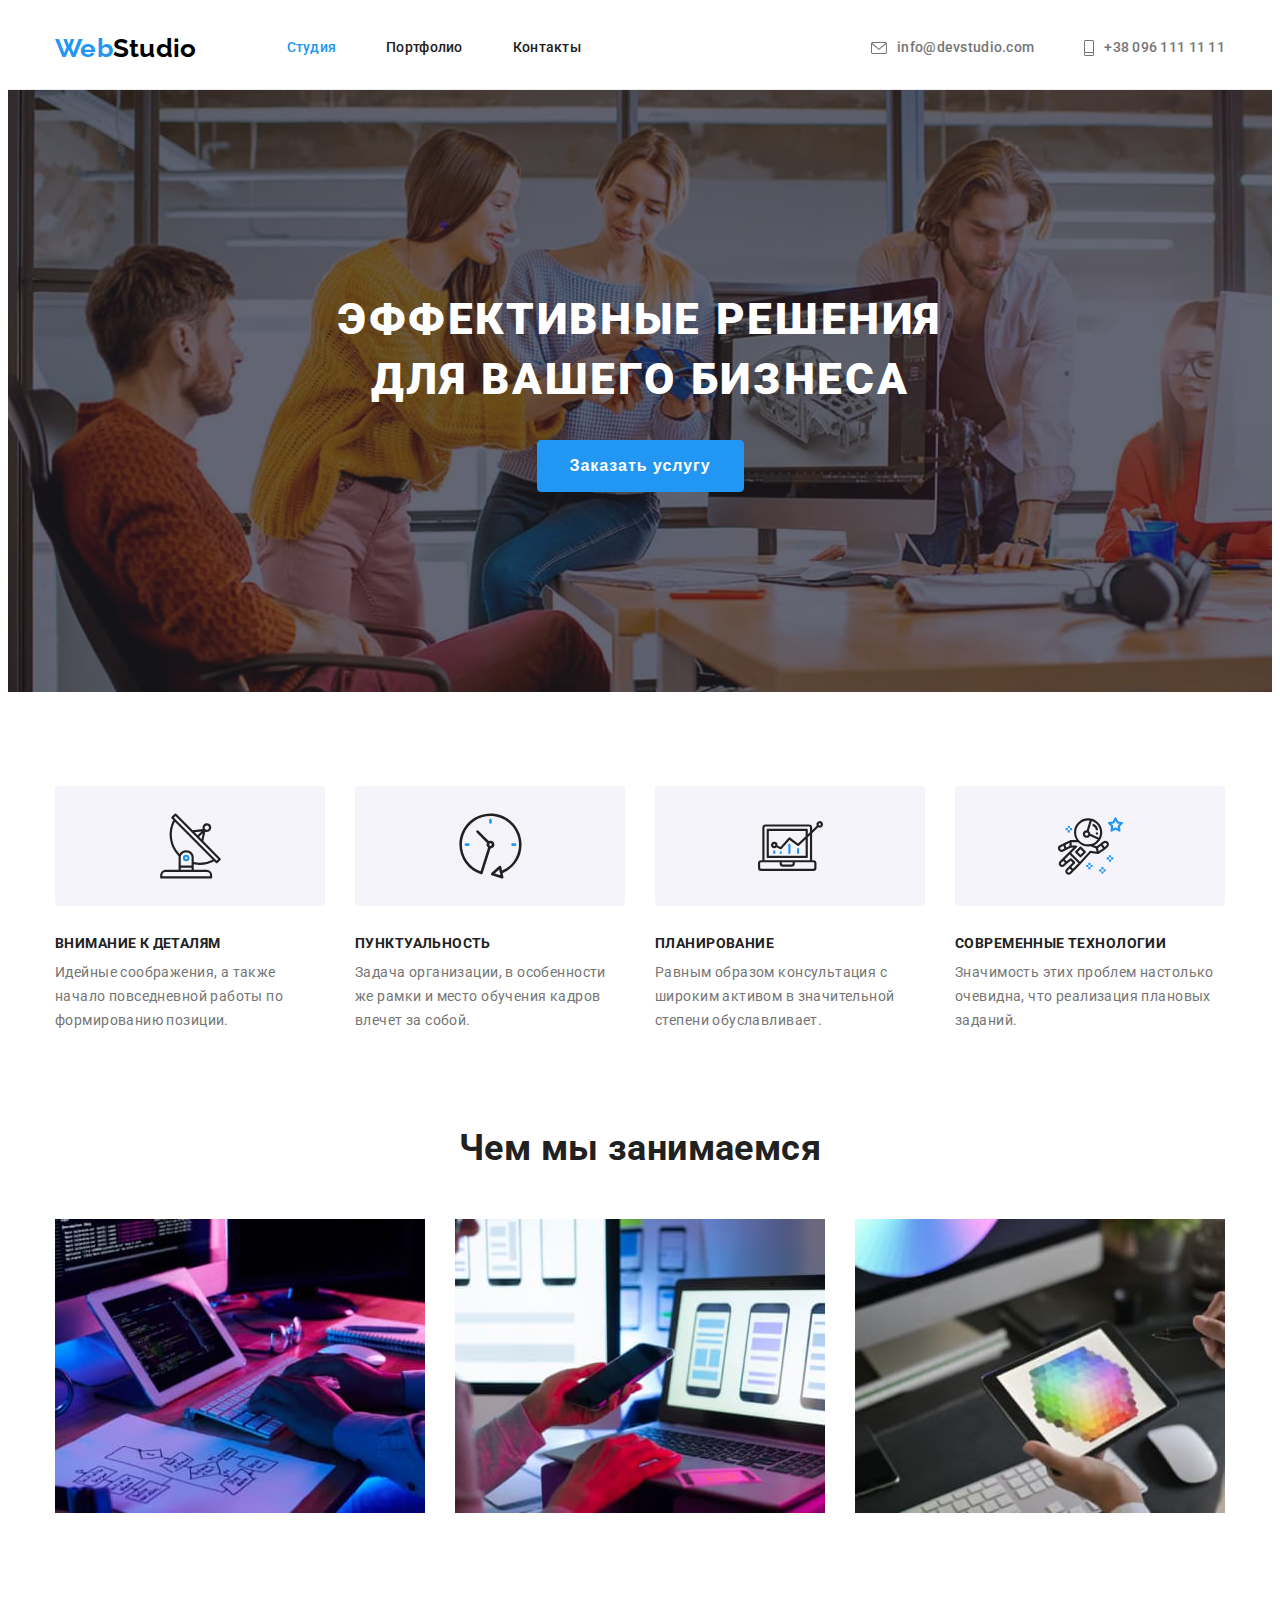
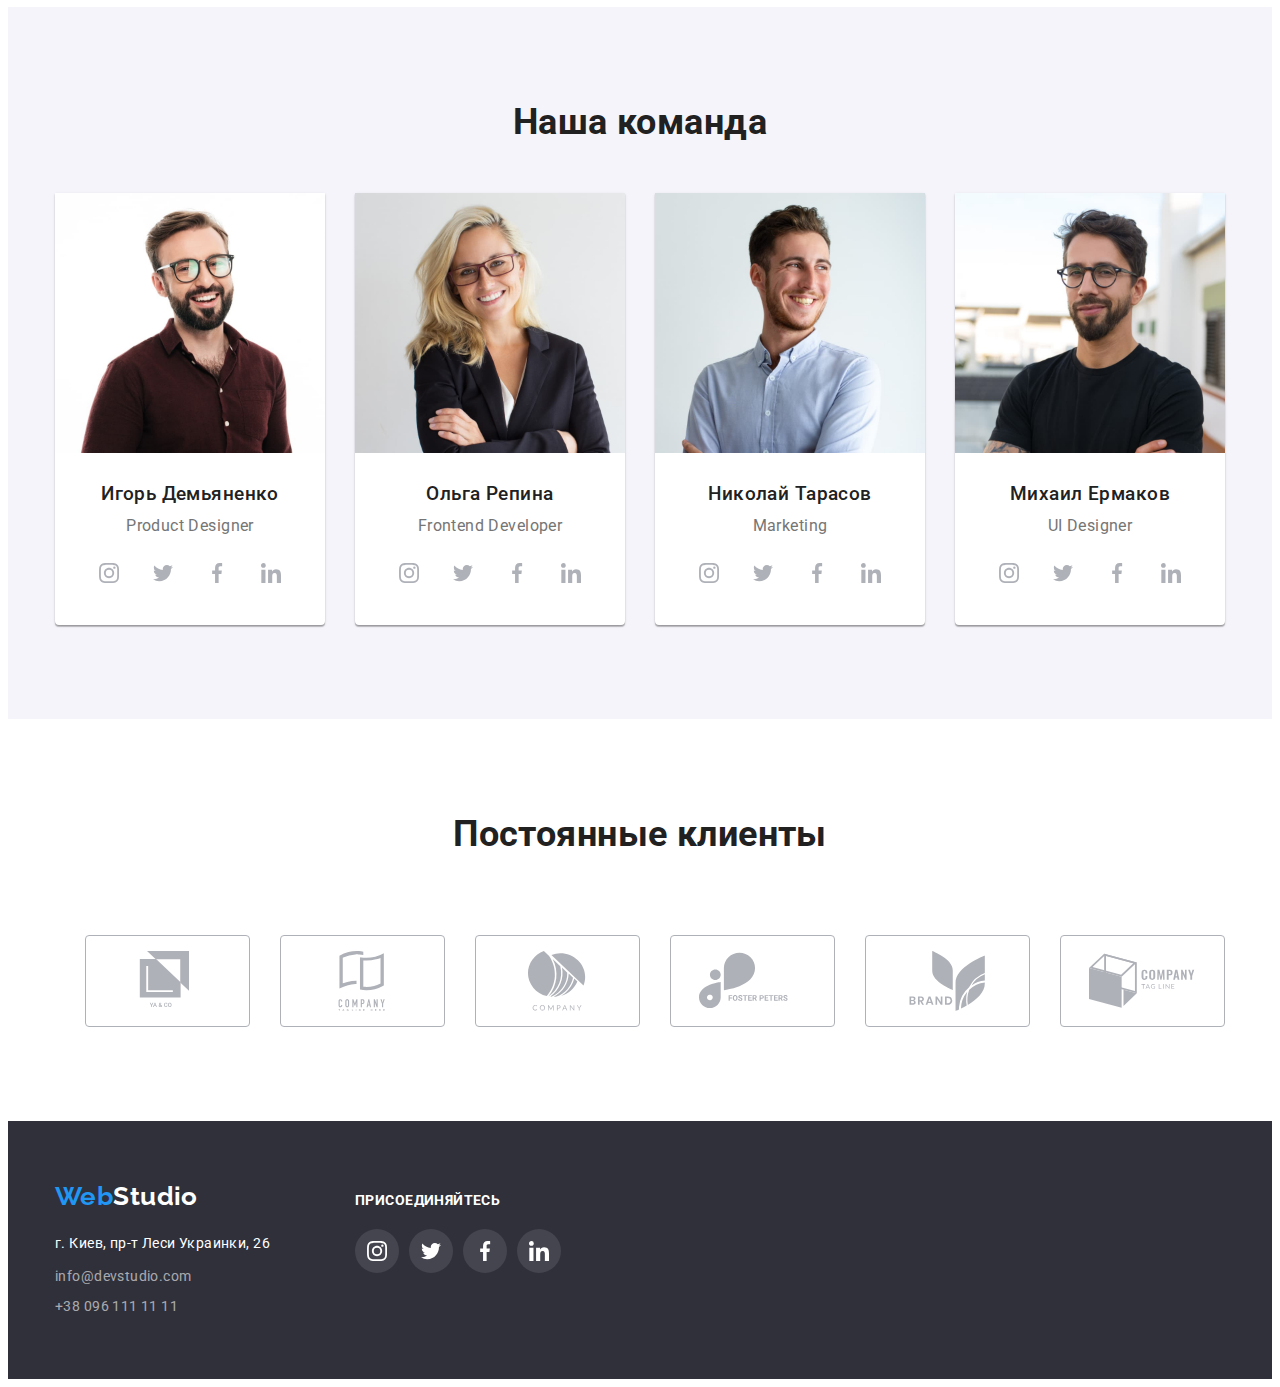
==== index.html @ 262a1063 "Add files via upload" ====
<!DOCTYPE html>
<html lang="ru">
  <head>
    <meta charset="UTF-8" />
    <meta http-equiv="X-UA-Compatible" content="IE=edge" />
    <meta name="viewport" content="width=device-width, initial-scale=1.0" />
    <link rel="preconnect" href="https://fonts.gstatic.com" />
    <link
      href="https://fonts.googleapis.com/css2?family=Raleway:wght@700&family=Roboto:wght@400;500;700;900&display=swap"
      rel="stylesheet"
    />
    <link
      rel="stylesheet"
      href="https://cdnjs.cloudflare.com/ajax/libs/modern-normalize/1.0.0/modern-normalize.min.css"
      integrity="sha512-ISS7cAi1PEhQ8jnbJpJZMd29NlhNj4AWYyLOSp2CE/CsHxTCu+r+t0D2yoJudVrd0/8fTVPUVDzY5Tvli75u/g=="
      crossorigin="anonymous"
    />
    <link rel="stylesheet" href="./css/styles.css" />
    <title>WebStudio | Студия</title>
  </head>
  <body>
    <header class="header">
      <div class="container">
        <nav class="navigation">
          <a class="logo link" href="./"><span class="accent">Web</span>Studio</a>
          <ul class="list menu">
            <li class="menu-item"><a class="link current" href="./index.html">Студия</a></li>
            <li class="menu-item"><a class="link" href="./portfolio.html">Портфолио</a></li>
            <li class="menu-item"><a class="link" href="">Контакты</a></li>
          </ul>
        </nav>
        <ul class="list contacts">
          <li class="contacts-item">
            <a class="link contacts-item-link" href="mailto:info@devstudio.com"
              ><svg width="16" height="12" class="icon contacts-icon icon-envelope">
                <use href="./images/sprite.svg#icon-envelope"></use>
              </svg>
              info@devstudio.com</a
            >
          </li>
          <li class="contacts-item">
            <a class="link contacts-item-link" href="tel:+380961111111"
              ><svg width="10" height="16" class="icon contacts-icon icon-smartphone">
                <use href="./images/sprite.svg#icon-cell"></use>
              </svg>
              +38 096 111 11 11</a
            >
          </li>
        </ul>
      </div>
    </header>
    <main>
      <!--Hero -->
      <section class="hero">
        <div class="container">
          <h1 class="hero-title title">Эффективные решения для вашего бизнеса</h1>
          <button class="hero-button button primary" type="button">Заказать услугу</button>
        </div>
      </section>
      <!--Characteristics-->
      <section class="qualities section">
        <div class="container">
          <h2 class="title section-title visually-hidden">Особенности</h2>
          <ul class="list flex-grid qualities-list">
            <li class="flex-grid-item qualities-list-item">
              <div class="qualities-icon-container">
                <svg width="65" height="70" class="icon qualities-icon">
                  <use href="./images/sprite.svg#icon-antenna"></use>
                </svg>
              </div>
              <h3 class="qualities-list-item-title title">Внимание к деталям</h3>
              <p class="qualities-list-item-text">
                Идейные соображения, а также начало повседневной работы по формированию позиции.
              </p>
            </li>
            <li class="flex-grid-item qualities-list-item">
              <div class="qualities-icon-container">
                <svg width="65" height="70" class="icon qualities-icon">
                  <use href="./images/sprite.svg#icon-clock"></use>
                </svg>
              </div>
              <h3 class="qualities-list-item-title title">Пунктуальность</h3>
              <p class="qualities-list-item-text">
                Задача организации, в особенности же рамки и место обучения кадров влечет за собой.
              </p>
            </li>
            <li class="flex-grid-item qualities-list-item">
              <div class="qualities-icon-container">
                <svg width="65" height="70" class="icon qualities-icon">
                  <use href="./images/sprite.svg#icon-diagram"></use>
                </svg>
              </div>
              <h3 class="qualities-list-item-title title">Планирование</h3>
              <p class="qualities-list-item-text">
                Равным образом консультация с широким активом в значительной степени обуславливает.
              </p>
            </li>
            <li class="flex-grid-item qualities-list-item">
              <div class="qualities-icon-container">
                <svg width="65" height="70" class="icon qualities-icon">
                  <use href="./images/sprite.svg#icon-astronaut"></use>
                </svg>
              </div>
              <h3 class="qualities-list-item-title title">Современные технологии</h3>
              <p class="qualities-list-item-text">
                Значимость этих проблем настолько очевидна, что реализация плановых заданий.
              </p>
            </li>
          </ul>
        </div>
      </section>
      <!--What we do-->
      <section class="section">
        <div class="container">
          <h2 class="title section-title">Чем мы занимаемся</h2>
          <ul class="list flex-grid activities-list">
            <li class="flex-grid-item activities-list-item">
              <img src="./images/img3.jpg" alt="клавиатура" width="370" />
            </li>
            <li class="flex-grid-item activities-list-item">
              <img src="./images/img2.jpg" alt="телефон" width="370" />
            </li>
            <li class="flex-grid-item activities-list-item">
              <img src="./images/img1.jpg" alt="планшет" width="370" />
            </li>
          </ul>
        </div>
      </section>
      <!--Our team-->
      <section class="team section">
        <div class="container">
          <h2 class="title section-title">Наша команда</h2>
          <ul class="list flex-grid team-list">
            <li class="flex-grid-item team-list-item">
              <img class="person-portrait" src="./images/img4.jpg" alt="Игорь Демьяненко" width="277.5" />
              <div class="person-label">
                <h3 class="person-name title">Игорь Демьяненко</h3>
                <p class="person-position">Product Designer</p>

                <ul class="list person-socials-list">
                  <li class="socials-list-item">
                    <a href="#" target="_blank" rel="noopener noreferer" class="link social-icon-link">
                      <svg width="20" height="20" class="icon social-icon">
                        <use href="./images/sprite.svg#icon-instagram"></use>
                      </svg>
                    </a>
                  </li>
                  <li class="socials-list-item">
                    <a href="#" target="_blank" rel="noopener noreferer" class="link social-icon-link">
                      <svg width="20" height="20" class="icon social-icon">
                        <use href="./images/sprite.svg#icon-twitter"></use>
                      </svg>
                    </a>
                  </li>
                  <li class="socials-list-item">
                    <a href="#" target="_blank" rel="noopener noreferer" class="link social-icon-link">
                      <svg width="20" height="20" class="icon social-icon">
                        <use href="./images/sprite.svg#icon-facebook"></use>
                      </svg>
                    </a>
                  </li>
                  <li class="socials-list-item">
                    <a href="#" target="_blank" rel="noopener noreferer" class="link social-icon-link">
                      <svg width="20" height="20" class="icon social-icon">
                        <use href="./images/sprite.svg#icon-linkedin"></use>
                      </svg>
                    </a>
                  </li>
                </ul>
              </div>
            </li>
            <li class="flex-grid-item team-list-item">
              <img class="person-portrait" src="./images/img5.jpg" alt="Ольга Репина" width="277.5" />
              <div class="person-label">
                <h3 class="person-name title">Ольга Репина</h3>
                <p class="person-position">Frontend Developer</p>
                <ul class="list person-socials-list">
                  <li class="socials-list-item">
                    <a href="#" target="_blank" rel="noopener noreferer" class="link social-icon-link">
                      <svg width="20" height="20" class="icon social-icon">
                        <use href="./images/sprite.svg#icon-instagram"></use>
                      </svg>
                    </a>
                  </li>
                  <li class="socials-list-item">
                    <a href="#" target="_blank" rel="noopener noreferer" class="link social-icon-link">
                      <svg width="20" height="20" class="icon social-icon">
                        <use href="./images/sprite.svg#icon-twitter"></use>
                      </svg>
                    </a>
                  </li>
                  <li class="socials-list-item">
                    <a href="#" target="_blank" rel="noopener noreferer" class="link social-icon-link">
                      <svg width="20" height="20" class="icon social-icon">
                        <use href="./images/sprite.svg#icon-facebook"></use>
                      </svg>
                    </a>
                  </li>
                  <li class="socials-list-item">
                    <a href="#" target="_blank" rel="noopener noreferer" class="link social-icon-link">
                      <svg width="20" height="20" class="icon social-icon">
                        <use href="./images/sprite.svg#icon-linkedin"></use>
                      </svg>
                    </a>
                  </li>
                </ul>
              </div>
            </li>
            <li class="flex-grid-item team-list-item">
              <img class="person-portrait" src="./images/img6.jpg" alt="Николай Тарасов" width="277.5" />
              <div class="person-label">
                <h3 class="person-name title">Николай Тарасов</h3>
                <p class="person-position">Marketing</p>

                <ul class="list person-socials-list">
                  <li class="socials-list-item">
                    <a href="#" target="_blank" rel="noopener noreferer" class="link social-icon-link">
                      <svg width="20" height="20" class="icon social-icon">
                        <use href="./images/sprite.svg#icon-instagram"></use>
                      </svg>
                    </a>
                  </li>
                  <li class="socials-list-item">
                    <a href="#" target="_blank" rel="noopener noreferer" class="link social-icon-link">
                      <svg width="20" height="20" class="icon social-icon">
                        <use href="./images/sprite.svg#icon-twitter"></use>
                      </svg>
                    </a>
                  </li>
                  <li class="socials-list-item">
                    <a href="#" target="_blank" rel="noopener noreferer" class="link social-icon-link">
                      <svg width="20" height="20" class="icon social-icon">
                        <use href="./images/sprite.svg#icon-facebook"></use>
                      </svg>
                    </a>
                  </li>
                  <li class="socials-list-item">
                    <a href="#" target="_blank" rel="noopener noreferer" class="link social-icon-link">
                      <svg width="20" height="20" class="icon social-icon">
                        <use href="./images/sprite.svg#icon-linkedin"></use>
                      </svg>
                    </a>
                  </li>
                </ul>
              </div>
            </li>
            <li class="flex-grid-item team-list-item">
              <img class="person-portrait" src="./images/img7.jpg" alt="Михаил Ермаков" width="277.5" />
              <div class="person-label">
                <h3 class="person-name title">Михаил Ермаков</h3>
                <p class="person-position">UI Designer</p>
                <ul class="list person-socials-list">
                  <li class="socials-list-item">
                    <a href="#" target="_blank" rel="noopener noreferer" class="link social-icon-link">
                      <svg width="20" height="20" class="icon social-icon">
                        <use href="./images/sprite.svg#icon-instagram"></use>
                      </svg>
                    </a>
                  </li>
                  <li class="socials-list-item">
                    <a href="#" target="_blank" rel="noopener noreferer" class="link social-icon-link">
                      <svg width="20" height="20" class="icon social-icon">
                        <use href="./images/sprite.svg#icon-twitter"></use>
                      </svg>
                    </a>
                  </li>
                  <li class="socials-list-item">
                    <a href="#" target="_blank" rel="noopener noreferer" class="link social-icon-link">
                      <svg width="20" height="20" class="icon social-icon">
                        <use href="./images/sprite.svg#icon-facebook"></use>
                      </svg>
                    </a>
                  </li>
                  <li class="socials-list-item">
                    <a href="#" target="_blank" rel="noopener noreferer" class="link social-icon-link">
                      <svg width="20" height="20" class="icon social-icon">
                        <use href="./images/sprite.svg#icon-linkedin"></use>
                      </svg>
                    </a>
                  </li>
                </ul>
              </div>
            </li>
          </ul>
        </div>
      </section>
      <section class="section clients-section">
        <div class="container">
          <h2 class="title section-title">Постоянные клиенты</h2>
          <ul class="list clients-list flex-grid">
            <li class="flex-grid-item clients-list-item">
              <a href="#" target="_blank" rel="noopener noreferer" class="link"
                ><svg class="client-logo-icon" width="106" height="60">
                  <use href="./images/sprite.svg#icon-logo-one"></use>
                </svg>
              </a>
            </li>
            <li class="flex-grid-item clients-list-item">
              <a href="#" target="_blank" rel="noopener noreferer" class="link"
                ><svg class="client-logo-icon" width="106" height="60">
                  <use href="./images/sprite.svg#icon-logo-two"></use>
                </svg>
              </a>
            </li>
            <li class="flex-grid-item clients-list-item">
              <a href="#" target="_blank" rel="noopener noreferer" class="link"
                ><svg class="client-logo-icon" width="106" height="60">
                  <use href="./images/sprite.svg#icon-logo-three"></use>
                </svg>
              </a>
            </li>
            <li class="flex-grid-item clients-list-item">
              <a href="#" target="_blank" rel="noopener noreferer" class="link"
                ><svg class="client-logo-icon" width="106" height="60">
                  <use href="./images/sprite.svg#icon-logo-four"></use>
                </svg>
              </a>
            </li>
            <li class="flex-grid-item clients-list-item">
              <a href="#" target="_blank" rel="noopener noreferer" class="link"
                ><svg class="client-logo-icon" width="106" height="60">
                  <use href="./images/sprite.svg#icon-logo-five"></use>
                </svg>
              </a>
            </li>
            <li class="flex-grid-item clients-list-item">
              <a href="#" target="_blank" rel="noopener noreferer" class="link"
                ><svg class="client-logo-icon" width="106" height="60">
                  <use href="./images/sprite.svg#icon-logo-six"></use>
                </svg>
              </a>
            </li>
          </ul>
        </div>
      </section>
    </main>
    <footer class="footer">
      <div class="container footer-container">
        <div class="address-container">
          <a class="logo link" href="./"><span class="accent">Web</span>Studio</a>
          <address class="address">
            <p class="address-item">г. Киев, пр-т Леси Украинки, 26</p>
            <ul class="list contacts">
              <li class="contacts-item">
                <a class="link" href="mailto:info@devstudio.com">info@devstudio.com</a>
              </li>
              <li class="contacts-item">
                <a class="link" href="tel:+380961111111">+38 096 111 11 11</a>
              </li>
            </ul>
          </address>
        </div>
        <div class="join-us-container">
          <h2 class="join-us-header">присоединяйтесь</h2>
          <ul class="list socials-list">
            <li class="socials-list-item">
              <a href="#" target="_blank" rel="noopener noreferer" class="link social-icon-link">
                <svg width="20" height="20" class="icon social-icon">
                  <use href="./images/sprite.svg#icon-instagram"></use>
                </svg>
              </a>
            </li>
            <li class="socials-list-item">
              <a href="#" target="_blank" rel="noopener noreferer" class="link social-icon-link">
                <svg width="20" height="20" class="icon social-icon">
                  <use href="./images/sprite.svg#icon-twitter"></use>
                </svg>
              </a>
            </li>
            <li class="socials-list-item">
              <a href="#" target="_blank" rel="noopener noreferer" class="link social-icon-link">
                <svg width="20" height="20" class="icon social-icon">
                  <use href="./images/sprite.svg#icon-facebook"></use>
                </svg>
              </a>
            </li>
            <li class="socials-list-item">
              <a href="#" target="_blank" rel="noopener noreferer" class="link social-icon-link">
                <svg width="20" height="20" class="icon social-icon">
                  <use href="./images/sprite.svg#icon-linkedin"></use>
                </svg>
              </a>
            </li>
          </ul>
        </div>
      </div>
    </footer>
  </body>
</html>
---- css/styles.css ----
:root {
  --accent-color: #2196f3;
  --logo-header-color: #000000;
  --title-text-color: #212121;
  --primary-text-color: #757575;
  --header-border-color: #ececec;
  --primary-icon-color: #afb1b8;
  --hero-overlay-background-color: rgba(47, 48, 58, 0.4);
  --portfolio-border-color: #eeeeee;
  --primary-button-text-color: #ffffff;
  --footer-secondary-text-color: rgba(255, 255, 255, 0.6);
  --footer-icon-background-color: rgba(255, 255, 255, 0.1);
  --background-primary-color: #ffffff;
  --background-secondary-color: #f5f4fa;
  --background-dark-primary-text-color: #ffffff;
  --background-dark-color: #2f303a;
  --logo-font-family: 'Raleway', sans-serif;
  --primary-font-family: 'Roboto', sans-serif;
  --flex-grid-margin: 30px;
}

html {
  box-sizing: border-box;
}

*,
*::before,
*::after {
  box-sizing: inherit;
}

body {
  font-family: var(--primary-font-family);
  font-size: 14px;
  line-height: 1.71;
  letter-spacing: 0.03em;

  color: var(--primary-text-color);
  background-color: var(--background-primary-color);
}

h1,
h2,
h3,
h4,
h5,
h6,
p {
  margin: 0;
}

img {
  display: block;
  max-width: 100%;
  height: auto;
}

.container {
  width: 1200px;
  margin: 0 auto;
  padding: 0 15px;
}

.visually-hidden {
  position: absolute !important;
  clip: rect(1px, 1px, 1px, 1px);
  padding: 0 !important;
  border: 0 !important;
  height: 1px !important;
  width: 1px !important;
  overflow: hidden;
}

.title {
  margin: 0;
  padding: 0;
  color: var(--title-text-color);
}

.button {
  font-size: 16px;
  line-height: 1.62;
  font-weight: 500;
  display: inline-block;
  text-align: center;
  padding: 6px 22px;
  border: 1px solid transparent;
  border-radius: 4px;
  color: var(--title-text-color);
  background-color: var(--background-secondary-color);
  cursor: pointer;
}

.button.primary,
.button:focus,
.button:hover {
  border-color: var(--accent-color);
  color: var(--primary-button-text-color);
  background-color: var(--accent-color);
  box-shadow: 0px 3px 1px rgba(0, 0, 0, 0.1), 0px 1px 2px rgba(0, 0, 0, 0.08), 0px 2px 2px rgba(0, 0, 0, 0.12);
}

.link {
  color: inherit;
  text-decoration: none;
}

.link:hover,
.link:focus {
  color: var(--accent-color);
}

.list {
  list-style: none;
  padding-left: 0;
  margin: 0;
}

.logo {
  font-family: var(--logo-font-family);
  font-weight: 700;
  font-size: 26px;
  line-height: 1.19;

  color: var(--logo-header-color);
}

.accent,
.current {
  color: var(--accent-color);
}

.flex-grid {
  display: flex;
  flex-wrap: wrap;
}

.header {
  font-weight: 500;
  line-height: 1.14;
  letter-spacing: 0.02em;
  border-bottom: 1px solid var(--header-border-color);
}

.header>.container {
  display: flex;
  align-items: center;
  padding-top: 25px;
  padding-bottom: 25px;
}

.section {
  padding-top: 94px;
  padding-bottom: 94px;
}

.section-title {
  margin-bottom: 50px;
  font-size: 36px;
  line-height: 1.17;
  text-align: center;
}

.navigation {
  display: flex;
  margin-right: auto;
}

.navigation .logo {
  margin-right: 90px;
}

.menu {
  display: flex;
  align-items: center;
}

.contacts-item-link {
  display: flex;
  align-items: center;
}

.menu-item:not(:last-child),
.header .contacts-item:not(:last-child) {
  margin-right: 50px;
}

.header .contacts {
  display: flex;
  align-items: center;
}

.contacts-icon {
  fill: currentColor;
  margin-right: 10px;
}

.logo.link:hover,
.logo.link:focus {
  color: inherit;
}

.navigation {
  color: var(--title-text-color);
}

.hero {
  padding-top: 200px;
  padding-bottom: 200px;
  max-width: 1600px;
  margin-left: auto;
  margin-right: auto;

  background-color: var(--background-dark-color);
  background-image: linear-gradient(to right,
      var(--hero-overlay-background-color),
      var(--hero-overlay-background-color)),
    url('../images/img17.jpg');
  background-repeat: no-repeat;
  background-size: cover;
}

.hero .container {
  text-align: center;
  width: 700px;
}

.hero-title {
  margin-bottom: 30px;
  font-weight: 900;
  font-size: 44px;
  line-height: 1.36;
  letter-spacing: 0.06em;
  text-transform: uppercase;
  color: var(--background-dark-primary-text-color);
}

.button.hero-button {
  font-weight: 700;
  padding: 10px 32px;
  font-size: 16px;
  line-height: 1.87;
  letter-spacing: 0.06em;
  box-shadow: none;
}

.qualities.section {
  padding-bottom: 0;
}

.qualities-list-item {
  flex-basis: calc((100% - 3 * var(--flex-grid-margin)) / 4); 
}

.qualities-list-item:not(:last-child) {
  margin-right: var(--flex-grid-margin);
}

.qualities-list-item-title {
  margin-bottom: 10px;
  font-size: 14px;

  line-height: 1.14;
  letter-spacing: 0.03em;
  text-transform: uppercase;
}

.qualities-icon-container {
  display: flex;
  justify-content: center;
  padding-top: 25px;
  padding-bottom: 25px;
  margin-bottom: 30px;
  background-color: var(--background-secondary-color);
  border-radius: 4px;
}

.activities-list-item {
  flex-basis: calc((100% - 2 * var(--flex-grid-margin)) / 3);
}

.activities-list-item:not(:last-child) {
  margin-right: var(--flex-grid-margin);
}

.team {
  font-size: 16px;
  line-height: 1.19;
  text-align: center;
  background-color: var(--background-secondary-color);
}

.team-list-item {
  flex-basis: calc((100% - 3 * var(--flex-grid-margin)) / 4);
  background-color: var(--background-primary-color);
  box-shadow: 0px 1px 3px rgba(0, 0, 0, 0.12), 0px 1px 1px rgba(0, 0, 0, 0.14), 0px 2px 1px rgba(0, 0, 0, 0.2);
  border-radius: 0px 0px 4px 4px;
}

.team-list-item:not(:last-child) {
  margin-right: 30px;
} 

.person-label {
  padding: 30px 32px;
}

.person-name {
  font-weight: 500;
  margin-bottom: 10px;
}

.person-position {
  margin-bottom: 16px;
}

.person-socials-list {
  display: flex;
  justify-content: center;
}

.socials-list-item:not(:last-child) {
  margin-right: 10px;
}

.social-icon-link {
  display: flex;
  width: 44px;
  height: 44px;
  border-radius: 50%;
  align-items: center;
  justify-content: center;
  color: var(--primary-icon-color);
  fill: currentColor;
}


.social-icon-link:hover,
.social-icon-link:focus {
  color: var(--background-primary-color);
  background-color: var(--accent-color);
}



.filter-list {
  display: flex;
  justify-content: center;
  margin-bottom: 50px;
  font-weight: 500;
  font-size: 16px;
  line-height: 1.62;
}

.filter-list-item:not(:last-child) {
  margin-right: 8px;
}


.project-label {
  padding: 20px 24px;
  border-right: 1px solid var(--portfolio-border-color);
  border-bottom: 1px solid var(--portfolio-border-color);
  border-left: 1px solid var(--portfolio-border-color);
  max-width: 370px;
}

.flex-grid-item.project-item:nth-child(n+7) {
  margin-bottom: 0px;
}

.flex-grid-item.project-item:nth-child(3n) {
  margin-right: 0px;
}

.project-item {
  flex-basis: calc((100% - 2 * var(--flex-grid-margin)) / 3);
  word-wrap:nowrap;
}

.project-item:not(:last-child) {
  margin-right: var(--flex-grid-margin);
  margin-bottom: var(--flex-grid-margin);
}

.project-image {
  margin-right: 0px;
}

.project-link {
  display: block;
}

.project-link:hover,
.project-link:focus {
  color: inherit;
  box-shadow: 0px 1px 1px rgba(0, 0, 0, 0.12), 0px 4px 4px rgba(0, 0, 0, 0.06), 1px 4px 6px rgba(0, 0, 0, 0.16);
}

.project-name {
  font-size: 18px;
  line-height: 2;
  letter-spacing: 0.06em;
}

.project-category {
  font-size: 16px;
  line-height: 1.87;
}

.clients-list-item {
  flex-basis: calc((100% - 6 * var(--flex-grid-margin)) / 6);
  margin-top: var(--flex-grid-margin);
  margin-left: var(--flex-grid-margin);
}

.clients-list-item .link {
  display: flex;
  padding-top: 15px;
  padding-bottom: 15px;
  justify-content: center;

  border: 1px solid var(--primary-icon-color);
  border-radius: 4px;
  color: var(--primary-icon-color);
  fill: currentColor;
}

.clients-list-item .link:hover,
.clients-list-item .link:focus {
  border-color: var(--accent-color);
  color: var(--accent-color);
}

.client-logo-icon {
  --fill: currentColor;
}

.footer {
  padding-top: 60px;
  padding-bottom: 60px;
  color: var(--background-dark-primary-text-color);
  background-color: var(--background-dark-color);
}

.footer-container {
  display: flex;
  align-items: baseline;
}

.address-container {
  width: 270px;
  margin-right: 30px;
}

.footer .logo.link {
  color: inherit;
  display: inline-block;
  margin-bottom: 20px;
}

.address {
  color: var(--footer-secondary-text-color);
  font-style: normal;
}

.address-item {
  color: var(--background-dark-primary-text-color);
  margin-bottom: 9px;
}

.footer .contacts-item:not(:last-child) {
  margin-bottom: 6px;
}

.join-us-container {
  width: 270px;
}

.join-us-header {
  font-size: 14px;
  line-height: 1.14;
  text-transform: uppercase;
  margin-bottom: 20px;
}

.socials-list {
  display: flex;
}

.footer .social-icon-link {
  background-color: var(--footer-icon-background-color);
  color: var(--background-dark-primary-text-color);
}

.footer .social-icon-link:hover,
.footer .social-icon-link:focus {
  background-color: var(--accent-color);
}
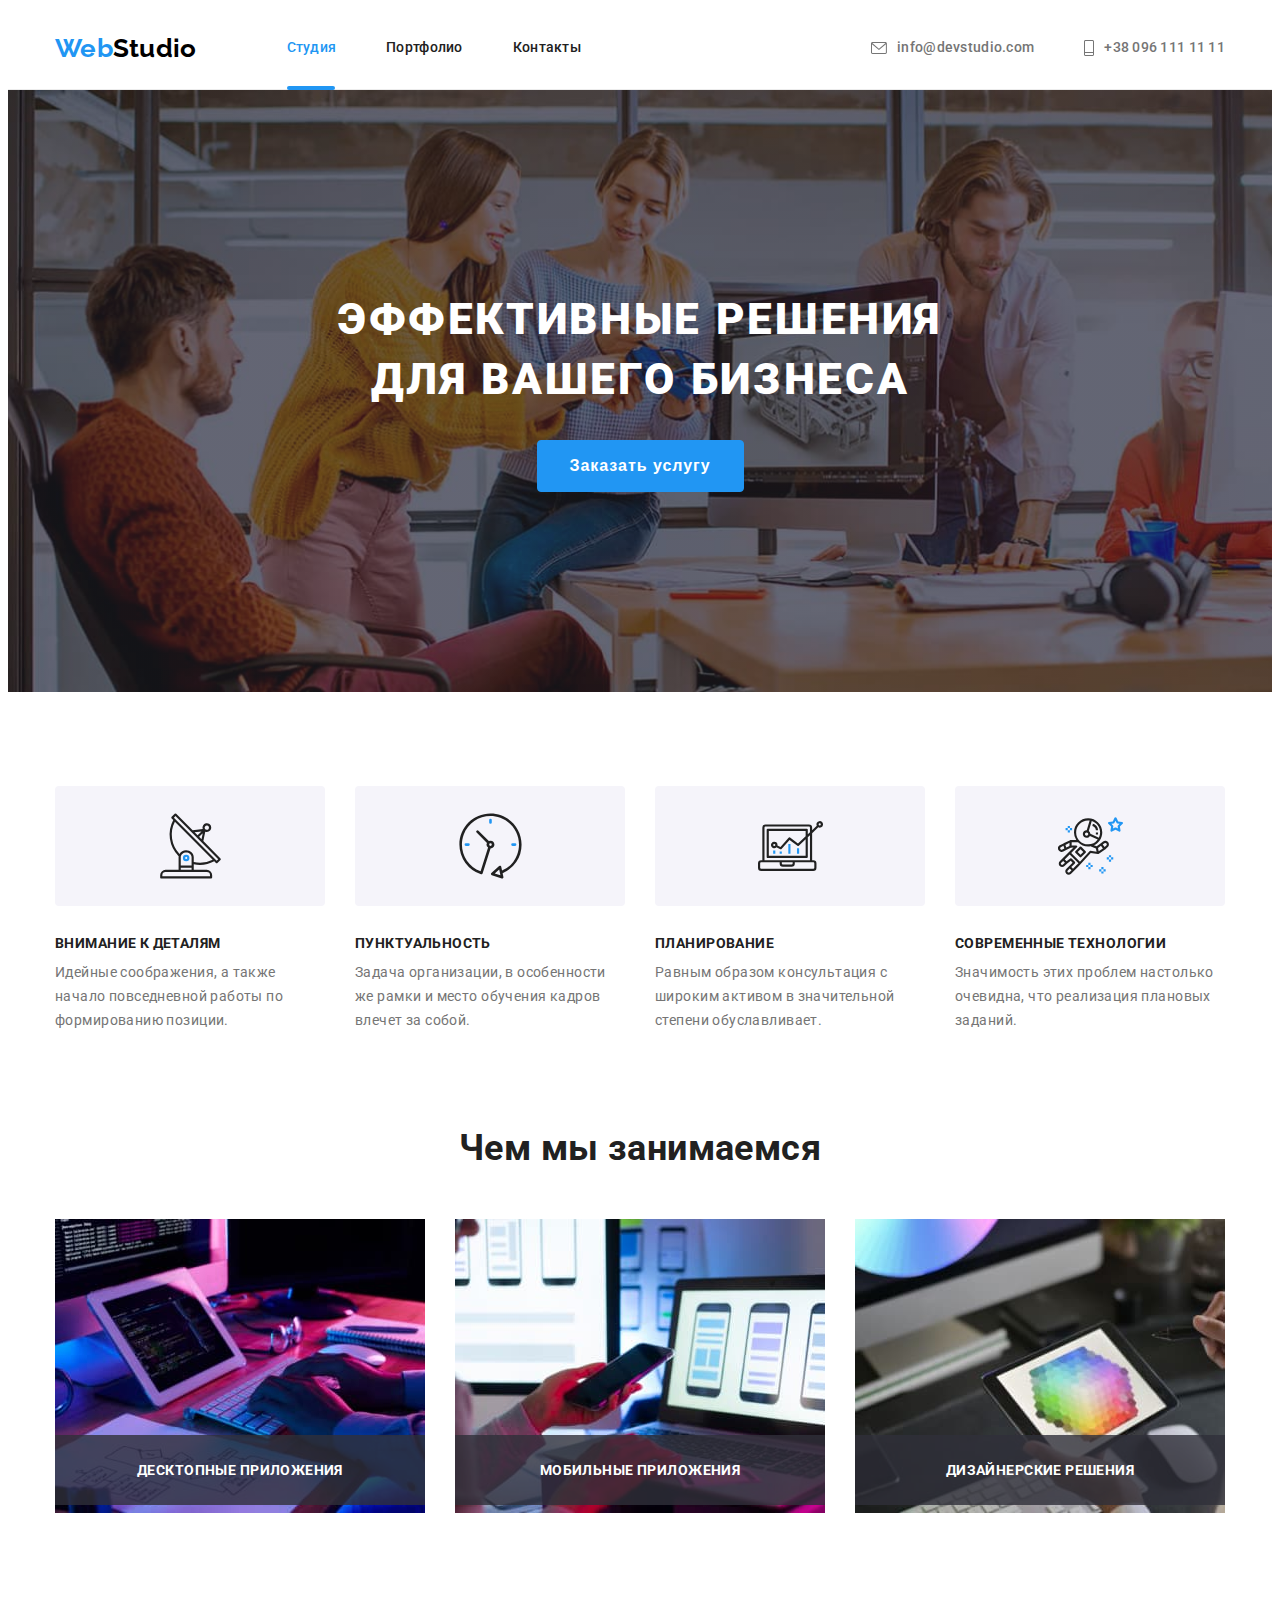
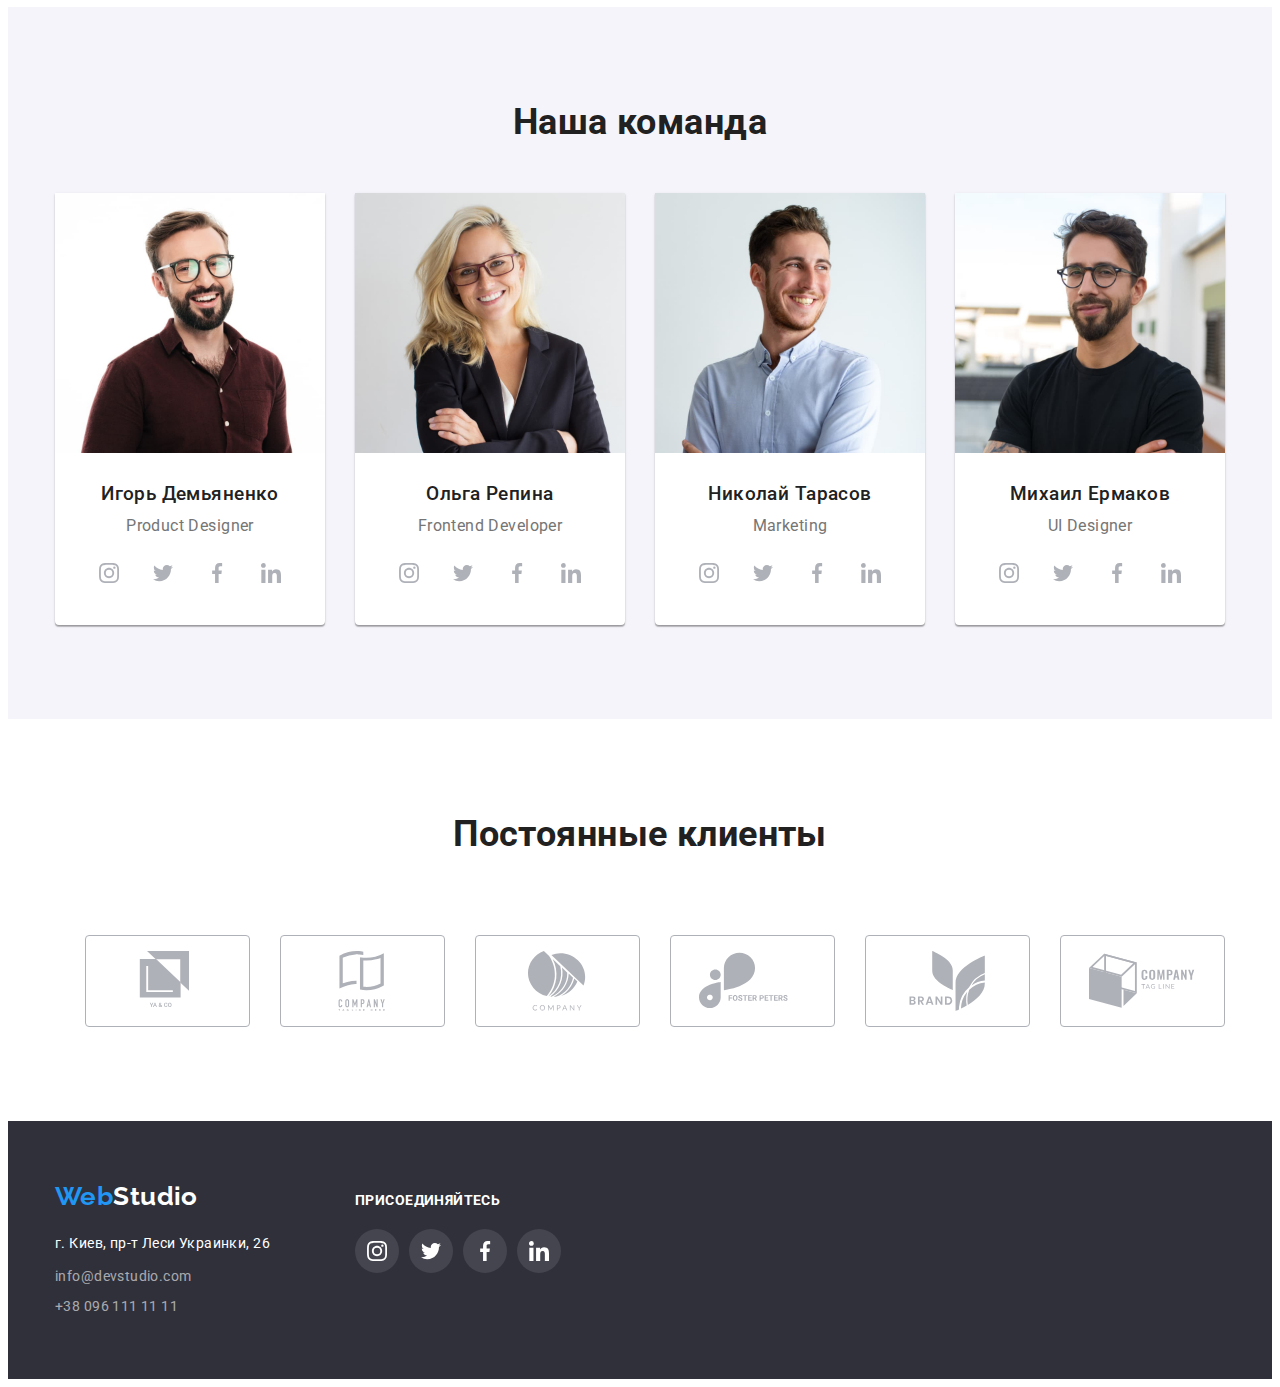
==== commit e19245b6: "Fin" ====
--- a/index.html
+++ b/index.html
@@ -22,17 +22,29 @@
     <header class="header">
       <div class="container">
         <nav class="navigation">
-          <a class="logo link" href="./"><span class="accent">Web</span>Studio</a>
+          <a class="logo link" href="./"
+            ><span class="accent">Web</span>Studio</a
+          >
           <ul class="list menu">
-            <li class="menu-item"><a class="link current" href="./index.html">Студия</a></li>
-            <li class="menu-item"><a class="link" href="./portfolio.html">Портфолио</a></li>
+            <li class="menu-item">
+              <div class="link-nav">
+                <a class="link current" href="./index.html">Студия</a>
+              </div>
+            </li>
+            <li class="menu-item">
+              <a class="link" href="./portfolio.html">Портфолио</a>
+            </li>
             <li class="menu-item"><a class="link" href="">Контакты</a></li>
           </ul>
         </nav>
         <ul class="list contacts">
           <li class="contacts-item">
             <a class="link contacts-item-link" href="mailto:info@devstudio.com"
-              ><svg width="16" height="12" class="icon contacts-icon icon-envelope">
+              ><svg
+                width="16"
+                height="12"
+                class="icon contacts-icon icon-envelope"
+              >
                 <use href="./images/sprite.svg#icon-envelope"></use>
               </svg>
               info@devstudio.com</a
@@ -40,7 +52,11 @@
           </li>
           <li class="contacts-item">
             <a class="link contacts-item-link" href="tel:+380961111111"
-              ><svg width="10" height="16" class="icon contacts-icon icon-smartphone">
+              ><svg
+                width="10"
+                height="16"
+                class="icon contacts-icon icon-smartphone"
+              >
                 <use href="./images/sprite.svg#icon-cell"></use>
               </svg>
               +38 096 111 11 11</a
@@ -53,8 +69,16 @@
       <!--Hero -->
       <section class="hero">
         <div class="container">
-          <h1 class="hero-title title">Эффективные решения для вашего бизнеса</h1>
-          <button class="hero-button button primary" type="button">Заказать услугу</button>
+          <h1 class="hero-title title">
+            Эффективные решения для вашего бизнеса
+          </h1>
+          <button
+            class="hero-button button primary"
+            type="button"
+            data-modal-open
+          >
+            Заказать услугу
+          </button>
         </div>
       </section>
       <!--Characteristics-->
@@ -68,9 +92,12 @@
                   <use href="./images/sprite.svg#icon-antenna"></use>
                 </svg>
               </div>
-              <h3 class="qualities-list-item-title title">Внимание к деталям</h3>
+              <h3 class="qualities-list-item-title title">
+                Внимание к деталям
+              </h3>
               <p class="qualities-list-item-text">
-                Идейные соображения, а также начало повседневной работы по формированию позиции.
+                Идейные соображения, а также начало повседневной работы по
+                формированию позиции.
               </p>
             </li>
             <li class="flex-grid-item qualities-list-item">
@@ -81,7 +108,8 @@
               </div>
               <h3 class="qualities-list-item-title title">Пунктуальность</h3>
               <p class="qualities-list-item-text">
-                Задача организации, в особенности же рамки и место обучения кадров влечет за собой.
+                Задача организации, в особенности же рамки и место обучения
+                кадров влечет за собой.
               </p>
             </li>
             <li class="flex-grid-item qualities-list-item">
@@ -92,7 +120,8 @@
               </div>
               <h3 class="qualities-list-item-title title">Планирование</h3>
               <p class="qualities-list-item-text">
-                Равным образом консультация с широким активом в значительной степени обуславливает.
+                Равным образом консультация с широким активом в значительной
+                степени обуславливает.
               </p>
             </li>
             <li class="flex-grid-item qualities-list-item">
@@ -101,9 +130,12 @@
                   <use href="./images/sprite.svg#icon-astronaut"></use>
                 </svg>
               </div>
-              <h3 class="qualities-list-item-title title">Современные технологии</h3>
+              <h3 class="qualities-list-item-title title">
+                Современные технологии
+              </h3>
               <p class="qualities-list-item-text">
-                Значимость этих проблем настолько очевидна, что реализация плановых заданий.
+                Значимость этих проблем настолько очевидна, что реализация
+                плановых заданий.
               </p>
             </li>
           </ul>
@@ -116,12 +148,17 @@
           <ul class="list flex-grid activities-list">
             <li class="flex-grid-item activities-list-item">
               <img src="./images/img3.jpg" alt="клавиатура" width="370" />
+              <div class="work-box">
+                <p class="work-description">Десктопные Приложения</p>
+              </div>
             </li>
             <li class="flex-grid-item activities-list-item">
               <img src="./images/img2.jpg" alt="телефон" width="370" />
+              <p class="work-description">Мобильные Приложения</p>
             </li>
             <li class="flex-grid-item activities-list-item">
               <img src="./images/img1.jpg" alt="планшет" width="370" />
+              <p class="work-description">Дизайнерские Решения</p>
             </li>
           </ul>
         </div>
@@ -132,35 +169,60 @@
           <h2 class="title section-title">Наша команда</h2>
           <ul class="list flex-grid team-list">
             <li class="flex-grid-item team-list-item">
-              <img class="person-portrait" src="./images/img4.jpg" alt="Игорь Демьяненко" width="277.5" />
+              <img
+                class="person-portrait"
+                src="./images/img4.jpg"
+                alt="Игорь Демьяненко"
+                width="277.5"
+              />
               <div class="person-label">
                 <h3 class="person-name title">Игорь Демьяненко</h3>
                 <p class="person-position">Product Designer</p>
 
                 <ul class="list person-socials-list">
                   <li class="socials-list-item">
-                    <a href="#" target="_blank" rel="noopener noreferer" class="link social-icon-link">
+                    <a
+                      href="#"
+                      target="_blank"
+                      rel="noopener noreferer"
+                      class="link social-icon-link"
+                    >
                       <svg width="20" height="20" class="icon social-icon">
                         <use href="./images/sprite.svg#icon-instagram"></use>
                       </svg>
                     </a>
                   </li>
                   <li class="socials-list-item">
-                    <a href="#" target="_blank" rel="noopener noreferer" class="link social-icon-link">
+                    <a
+                      href="#"
+                      target="_blank"
+                      rel="noopener noreferer"
+                      class="link social-icon-link"
+                    >
                       <svg width="20" height="20" class="icon social-icon">
                         <use href="./images/sprite.svg#icon-twitter"></use>
                       </svg>
                     </a>
                   </li>
                   <li class="socials-list-item">
-                    <a href="#" target="_blank" rel="noopener noreferer" class="link social-icon-link">
+                    <a
+                      href="#"
+                      target="_blank"
+                      rel="noopener noreferer"
+                      class="link social-icon-link"
+                    >
                       <svg width="20" height="20" class="icon social-icon">
                         <use href="./images/sprite.svg#icon-facebook"></use>
                       </svg>
                     </a>
                   </li>
                   <li class="socials-list-item">
-                    <a href="#" target="_blank" rel="noopener noreferer" class="link social-icon-link">
+                    <a
+                      href="#"
+                      target="_blank"
+                      rel="noopener noreferer"
+                      class="link social-icon-link"
+                    >
                       <svg width="20" height="20" class="icon social-icon">
                         <use href="./images/sprite.svg#icon-linkedin"></use>
                       </svg>
@@ -170,34 +232,59 @@
               </div>
             </li>
             <li class="flex-grid-item team-list-item">
-              <img class="person-portrait" src="./images/img5.jpg" alt="Ольга Репина" width="277.5" />
+              <img
+                class="person-portrait"
+                src="./images/img5.jpg"
+                alt="Ольга Репина"
+                width="277.5"
+              />
               <div class="person-label">
                 <h3 class="person-name title">Ольга Репина</h3>
                 <p class="person-position">Frontend Developer</p>
                 <ul class="list person-socials-list">
                   <li class="socials-list-item">
-                    <a href="#" target="_blank" rel="noopener noreferer" class="link social-icon-link">
+                    <a
+                      href="#"
+                      target="_blank"
+                      rel="noopener noreferer"
+                      class="link social-icon-link"
+                    >
                       <svg width="20" height="20" class="icon social-icon">
                         <use href="./images/sprite.svg#icon-instagram"></use>
                       </svg>
                     </a>
                   </li>
                   <li class="socials-list-item">
-                    <a href="#" target="_blank" rel="noopener noreferer" class="link social-icon-link">
+                    <a
+                      href="#"
+                      target="_blank"
+                      rel="noopener noreferer"
+                      class="link social-icon-link"
+                    >
                       <svg width="20" height="20" class="icon social-icon">
                         <use href="./images/sprite.svg#icon-twitter"></use>
                       </svg>
                     </a>
                   </li>
                   <li class="socials-list-item">
-                    <a href="#" target="_blank" rel="noopener noreferer" class="link social-icon-link">
+                    <a
+                      href="#"
+                      target="_blank"
+                      rel="noopener noreferer"
+                      class="link social-icon-link"
+                    >
                       <svg width="20" height="20" class="icon social-icon">
                         <use href="./images/sprite.svg#icon-facebook"></use>
                       </svg>
                     </a>
                   </li>
                   <li class="socials-list-item">
-                    <a href="#" target="_blank" rel="noopener noreferer" class="link social-icon-link">
+                    <a
+                      href="#"
+                      target="_blank"
+                      rel="noopener noreferer"
+                      class="link social-icon-link"
+                    >
                       <svg width="20" height="20" class="icon social-icon">
                         <use href="./images/sprite.svg#icon-linkedin"></use>
                       </svg>
@@ -207,35 +294,60 @@
               </div>
             </li>
             <li class="flex-grid-item team-list-item">
-              <img class="person-portrait" src="./images/img6.jpg" alt="Николай Тарасов" width="277.5" />
+              <img
+                class="person-portrait"
+                src="./images/img6.jpg"
+                alt="Николай Тарасов"
+                width="277.5"
+              />
               <div class="person-label">
                 <h3 class="person-name title">Николай Тарасов</h3>
                 <p class="person-position">Marketing</p>
 
                 <ul class="list person-socials-list">
                   <li class="socials-list-item">
-                    <a href="#" target="_blank" rel="noopener noreferer" class="link social-icon-link">
+                    <a
+                      href="#"
+                      target="_blank"
+                      rel="noopener noreferer"
+                      class="link social-icon-link"
+                    >
                       <svg width="20" height="20" class="icon social-icon">
                         <use href="./images/sprite.svg#icon-instagram"></use>
                       </svg>
                     </a>
                   </li>
                   <li class="socials-list-item">
-                    <a href="#" target="_blank" rel="noopener noreferer" class="link social-icon-link">
+                    <a
+                      href="#"
+                      target="_blank"
+                      rel="noopener noreferer"
+                      class="link social-icon-link"
+                    >
                       <svg width="20" height="20" class="icon social-icon">
                         <use href="./images/sprite.svg#icon-twitter"></use>
                       </svg>
                     </a>
                   </li>
                   <li class="socials-list-item">
-                    <a href="#" target="_blank" rel="noopener noreferer" class="link social-icon-link">
+                    <a
+                      href="#"
+                      target="_blank"
+                      rel="noopener noreferer"
+                      class="link social-icon-link"
+                    >
                       <svg width="20" height="20" class="icon social-icon">
                         <use href="./images/sprite.svg#icon-facebook"></use>
                       </svg>
                     </a>
                   </li>
                   <li class="socials-list-item">
-                    <a href="#" target="_blank" rel="noopener noreferer" class="link social-icon-link">
+                    <a
+                      href="#"
+                      target="_blank"
+                      rel="noopener noreferer"
+                      class="link social-icon-link"
+                    >
                       <svg width="20" height="20" class="icon social-icon">
                         <use href="./images/sprite.svg#icon-linkedin"></use>
                       </svg>
@@ -245,34 +357,59 @@
               </div>
             </li>
             <li class="flex-grid-item team-list-item">
-              <img class="person-portrait" src="./images/img7.jpg" alt="Михаил Ермаков" width="277.5" />
+              <img
+                class="person-portrait"
+                src="./images/img7.jpg"
+                alt="Михаил Ермаков"
+                width="277.5"
+              />
               <div class="person-label">
                 <h3 class="person-name title">Михаил Ермаков</h3>
                 <p class="person-position">UI Designer</p>
                 <ul class="list person-socials-list">
                   <li class="socials-list-item">
-                    <a href="#" target="_blank" rel="noopener noreferer" class="link social-icon-link">
+                    <a
+                      href="#"
+                      target="_blank"
+                      rel="noopener noreferer"
+                      class="link social-icon-link"
+                    >
                       <svg width="20" height="20" class="icon social-icon">
                         <use href="./images/sprite.svg#icon-instagram"></use>
                       </svg>
                     </a>
                   </li>
                   <li class="socials-list-item">
-                    <a href="#" target="_blank" rel="noopener noreferer" class="link social-icon-link">
+                    <a
+                      href="#"
+                      target="_blank"
+                      rel="noopener noreferer"
+                      class="link social-icon-link"
+                    >
                       <svg width="20" height="20" class="icon social-icon">
                         <use href="./images/sprite.svg#icon-twitter"></use>
                       </svg>
                     </a>
                   </li>
                   <li class="socials-list-item">
-                    <a href="#" target="_blank" rel="noopener noreferer" class="link social-icon-link">
+                    <a
+                      href="#"
+                      target="_blank"
+                      rel="noopener noreferer"
+                      class="link social-icon-link"
+                    >
                       <svg width="20" height="20" class="icon social-icon">
                         <use href="./images/sprite.svg#icon-facebook"></use>
                       </svg>
                     </a>
                   </li>
                   <li class="socials-list-item">
-                    <a href="#" target="_blank" rel="noopener noreferer" class="link social-icon-link">
+                    <a
+                      href="#"
+                      target="_blank"
+                      rel="noopener noreferer"
+                      class="link social-icon-link"
+                    >
                       <svg width="20" height="20" class="icon social-icon">
                         <use href="./images/sprite.svg#icon-linkedin"></use>
                       </svg>
@@ -337,12 +474,16 @@
     <footer class="footer">
       <div class="container footer-container">
         <div class="address-container">
-          <a class="logo link" href="./"><span class="accent">Web</span>Studio</a>
+          <a class="logo link" href="./"
+            ><span class="accent">Web</span>Studio</a
+          >
           <address class="address">
             <p class="address-item">г. Киев, пр-т Леси Украинки, 26</p>
             <ul class="list contacts">
               <li class="contacts-item">
-                <a class="link" href="mailto:info@devstudio.com">info@devstudio.com</a>
+                <a class="link" href="mailto:info@devstudio.com"
+                  >info@devstudio.com</a
+                >
               </li>
               <li class="contacts-item">
                 <a class="link" href="tel:+380961111111">+38 096 111 11 11</a>
@@ -354,28 +495,48 @@
           <h2 class="join-us-header">присоединяйтесь</h2>
           <ul class="list socials-list">
             <li class="socials-list-item">
-              <a href="#" target="_blank" rel="noopener noreferer" class="link social-icon-link">
+              <a
+                href="#"
+                target="_blank"
+                rel="noopener noreferer"
+                class="link social-icon-link"
+              >
                 <svg width="20" height="20" class="icon social-icon">
                   <use href="./images/sprite.svg#icon-instagram"></use>
                 </svg>
               </a>
             </li>
             <li class="socials-list-item">
-              <a href="#" target="_blank" rel="noopener noreferer" class="link social-icon-link">
+              <a
+                href="#"
+                target="_blank"
+                rel="noopener noreferer"
+                class="link social-icon-link"
+              >
                 <svg width="20" height="20" class="icon social-icon">
                   <use href="./images/sprite.svg#icon-twitter"></use>
                 </svg>
               </a>
             </li>
             <li class="socials-list-item">
-              <a href="#" target="_blank" rel="noopener noreferer" class="link social-icon-link">
+              <a
+                href="#"
+                target="_blank"
+                rel="noopener noreferer"
+                class="link social-icon-link"
+              >
                 <svg width="20" height="20" class="icon social-icon">
                   <use href="./images/sprite.svg#icon-facebook"></use>
                 </svg>
               </a>
             </li>
             <li class="socials-list-item">
-              <a href="#" target="_blank" rel="noopener noreferer" class="link social-icon-link">
+              <a
+                href="#"
+                target="_blank"
+                rel="noopener noreferer"
+                class="link social-icon-link"
+              >
                 <svg width="20" height="20" class="icon social-icon">
                   <use href="./images/sprite.svg#icon-linkedin"></use>
                 </svg>
@@ -385,5 +546,15 @@
         </div>
       </div>
     </footer>
+    <div class="backdrop is-hidden" data-modal>
+      <div class="modal">
+        <button class="modal-close-button" type="button" data-modal-close>
+          <svg width="11" height="11">
+            <use href="./images/sprite.svg#close-vector"></use>
+          </svg>
+        </button>
+      </div>
+    </div>
+    <script src="./js/modal.js"></script>
   </body>
 </html>
--- a/css/styles.css
+++ b/css/styles.css
@@ -103,17 +103,44 @@
 .link {
   color: inherit;
   text-decoration: none;
-}
+  transition-property: color;
+  transition-duration: 250ms;
+  transition-timing-function: cubic-bezier(0.4, 0, 0.2, 1);
+}
+
+.link-nav {
+  position: relative;
+}
+
+.link-nav::after {
+  content: '';
+  display: block;
+  width: 48px;
+  height: 4px;
+  background-color: var(--accent-color);
+  position: absolute;
+  left: 0;
+  bottom: -33.4px;
+  border-radius: 2px;
+}
+
+
+
 
 .link:hover,
 .link:focus {
   color: var(--accent-color);
 }
+
 
 .list {
   list-style: none;
   padding-left: 0;
   margin: 0;
+}
+
+.portfolio::after {
+  width: 78px;
 }
 
 .logo {
@@ -283,6 +310,32 @@
   margin-right: var(--flex-grid-margin);
 }
 
+.activities-list-item.flex-grid-item li{
+  position: relative;
+}
+
+.work-description {
+  position: absolute;
+  display: flex;
+  width: 370px;
+  height: 70px;
+  justify-content: center;
+  align-items: center;
+  font-family: var(--primary-font-family);
+  size: 14px;
+  font-weight: 700;
+  background: rgba(47, 48, 58, 0.8);
+  color: #ffffff;
+  font-style: normal;
+  font-size: 14px;
+  line-height: 16px;
+  text-align: center;
+  letter-spacing: 0.03em;
+  text-transform: uppercase;
+  top: 1435px;
+}
+
+
 .team {
   font-size: 16px;
   line-height: 1.19;
@@ -332,6 +385,9 @@
   justify-content: center;
   color: var(--primary-icon-color);
   fill: currentColor;
+  transition-property: color, background-color;
+  transition-duration: 250ms;
+  transition-timing-function: cubic-bezier(0.4, 0, 0.2, 1);
 }
 
 
@@ -342,6 +398,36 @@
 }
 
 
+.portfolio-thumb {
+  position: relative;
+  overflow: hidden;
+}
+
+.portfolio-overlay {
+  font-family: 'Roboto';
+  font-style: normal;
+  font-weight: 400;
+  font-size: 18px;
+  line-height: 28px;
+
+  letter-spacing: 0.03em;
+
+  color: #FFFFFF;
+  position: absolute;
+  top: 0;
+  right: 0;
+  width: 100%;
+  height: 100%;
+  padding: 64px 24px;
+  background-color: rgba(33, 150, 243, 0.9);
+  transform: translateY(101%);
+  transition: transform 250ms;
+  transition-timing-function: cubic-bezier(0.4, 0, 0.2, 1);
+}
+
+.project-item:hover .portfolio-overlay {
+  transform: translateY(0);
+}
 
 .filter-list {
   display: flex;
@@ -389,6 +475,9 @@
 
 .project-link {
   display: block;
+  transition-property: color;
+  transition-duration: 250ms;
+  transition-timing-function: cubic-bezier(0.4, 0, 0.2, 1);
 }
 
 .project-link:hover,
@@ -424,6 +513,9 @@
   border-radius: 4px;
   color: var(--primary-icon-color);
   fill: currentColor;
+  transition-property: color, border-color ;
+  transition-duration: 250ms;
+  transition-timing-function: cubic-bezier(0.4, 0, 0.2, 1);
 }
 
 .clients-list-item .link:hover,
@@ -491,9 +583,50 @@
 .footer .social-icon-link {
   background-color: var(--footer-icon-background-color);
   color: var(--background-dark-primary-text-color);
+  transition-property: background-color;
+  transition-duration: 250ms;
+  transition-timing-function: cubic-bezier(0.4, 0, 0.2, 1);
 }
 
 .footer .social-icon-link:hover,
 .footer .social-icon-link:focus {
   background-color: var(--accent-color);
+}
+
+.backdrop {
+  position:fixed;
+  top: 0;
+  left: 0;
+  width: 100%;
+  height: 100%;
+  background-color: rgba(0, 0, 0, 0.2) ;
+
+}
+
+.modal {
+  position: absolute;
+  top: 50%;
+  left: 50%;
+  transform: translate(-50%, -50%);
+  width: 528px;
+  min-height: 581px;
+  background-color: var(--background-primary-color);
+  box-shadow: 0px 1px 3px rgba(0, 0, 0, 0.12), 0px 1px 1px rgba(0, 0, 0, 0.14), 0px 2px 1px rgba(0, 0, 0, 0.2);
+  border-radius: 4px;
+}
+
+.modal-close-button {
+  position: absolute;
+  top: 17px;
+  right: 17px;
+  width: 30px;
+  height: 30px;
+  background-color: var(--background-dark-color);
+  background: #FFFFFF;
+  border: 1px solid rgba(0, 0, 0, 0.1);
+  border-radius: 50%;
+}
+
+.is-hidden {
+  display: none;
 }